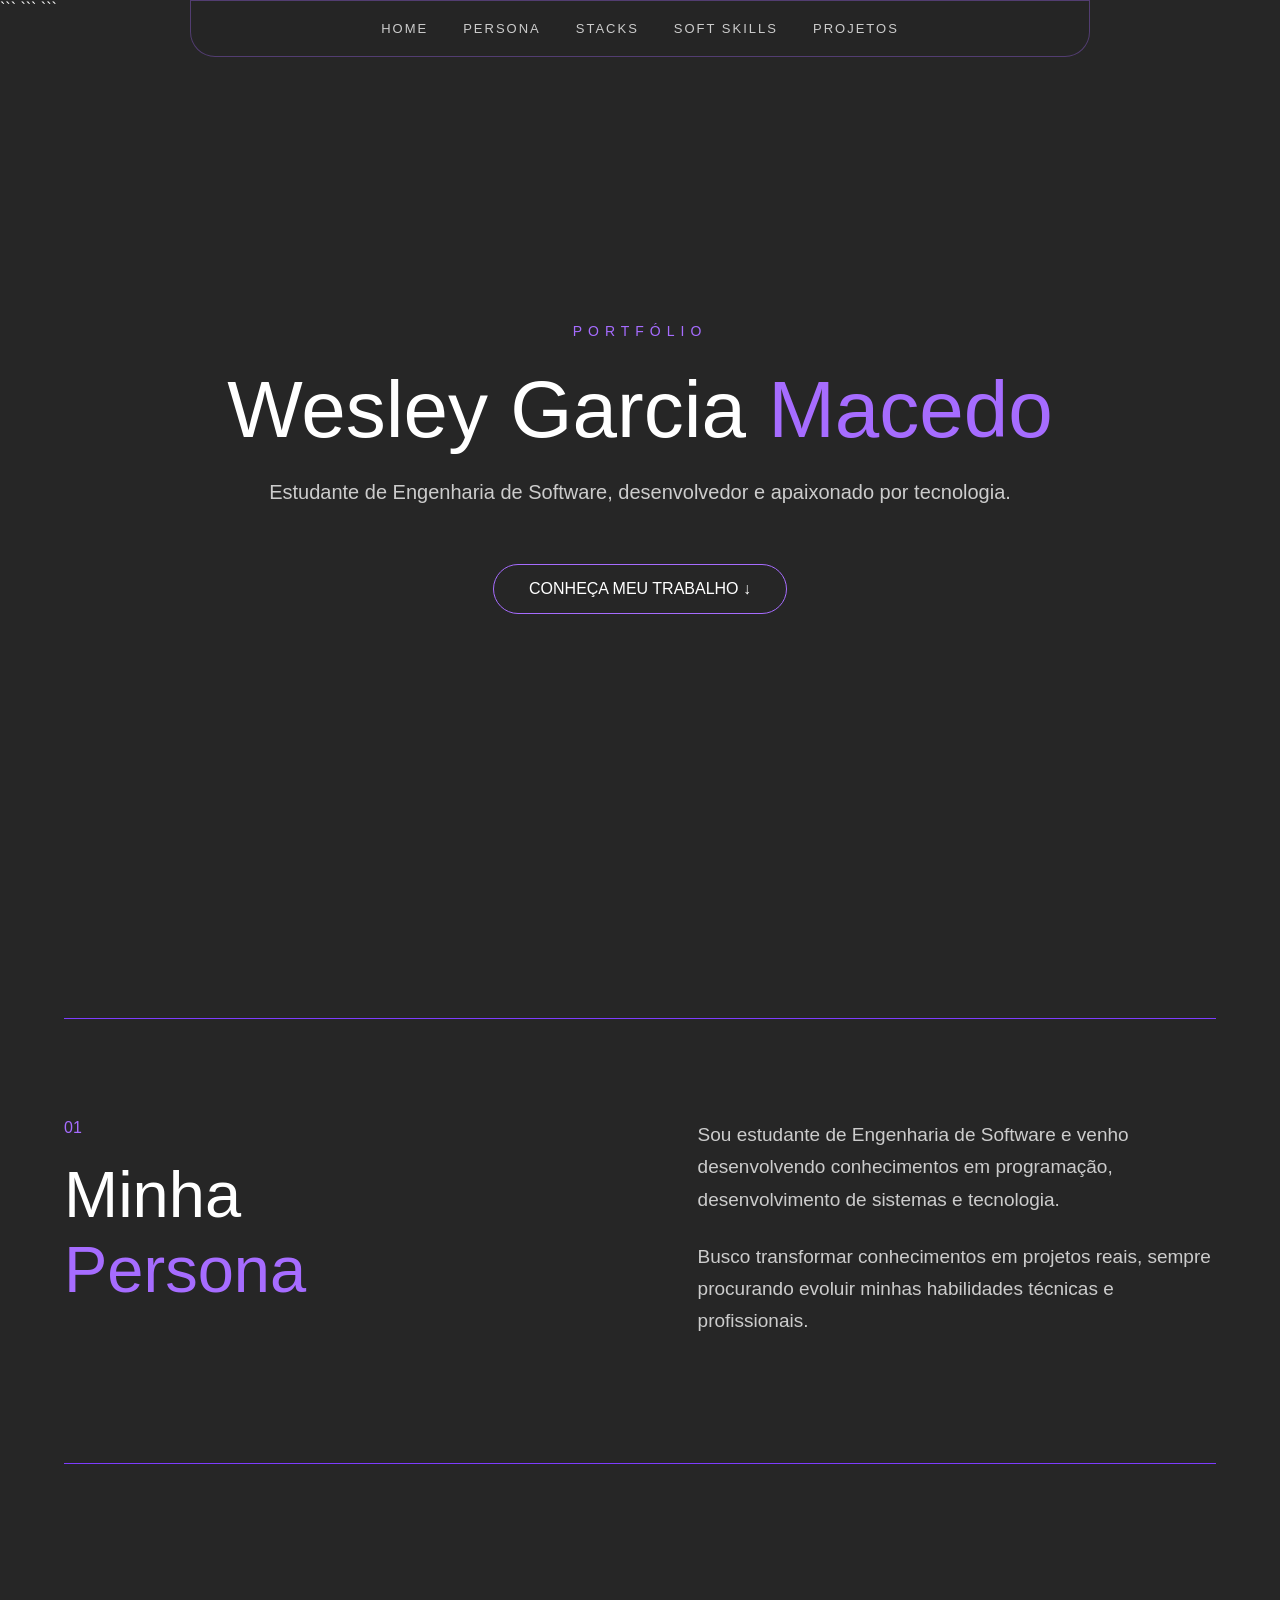
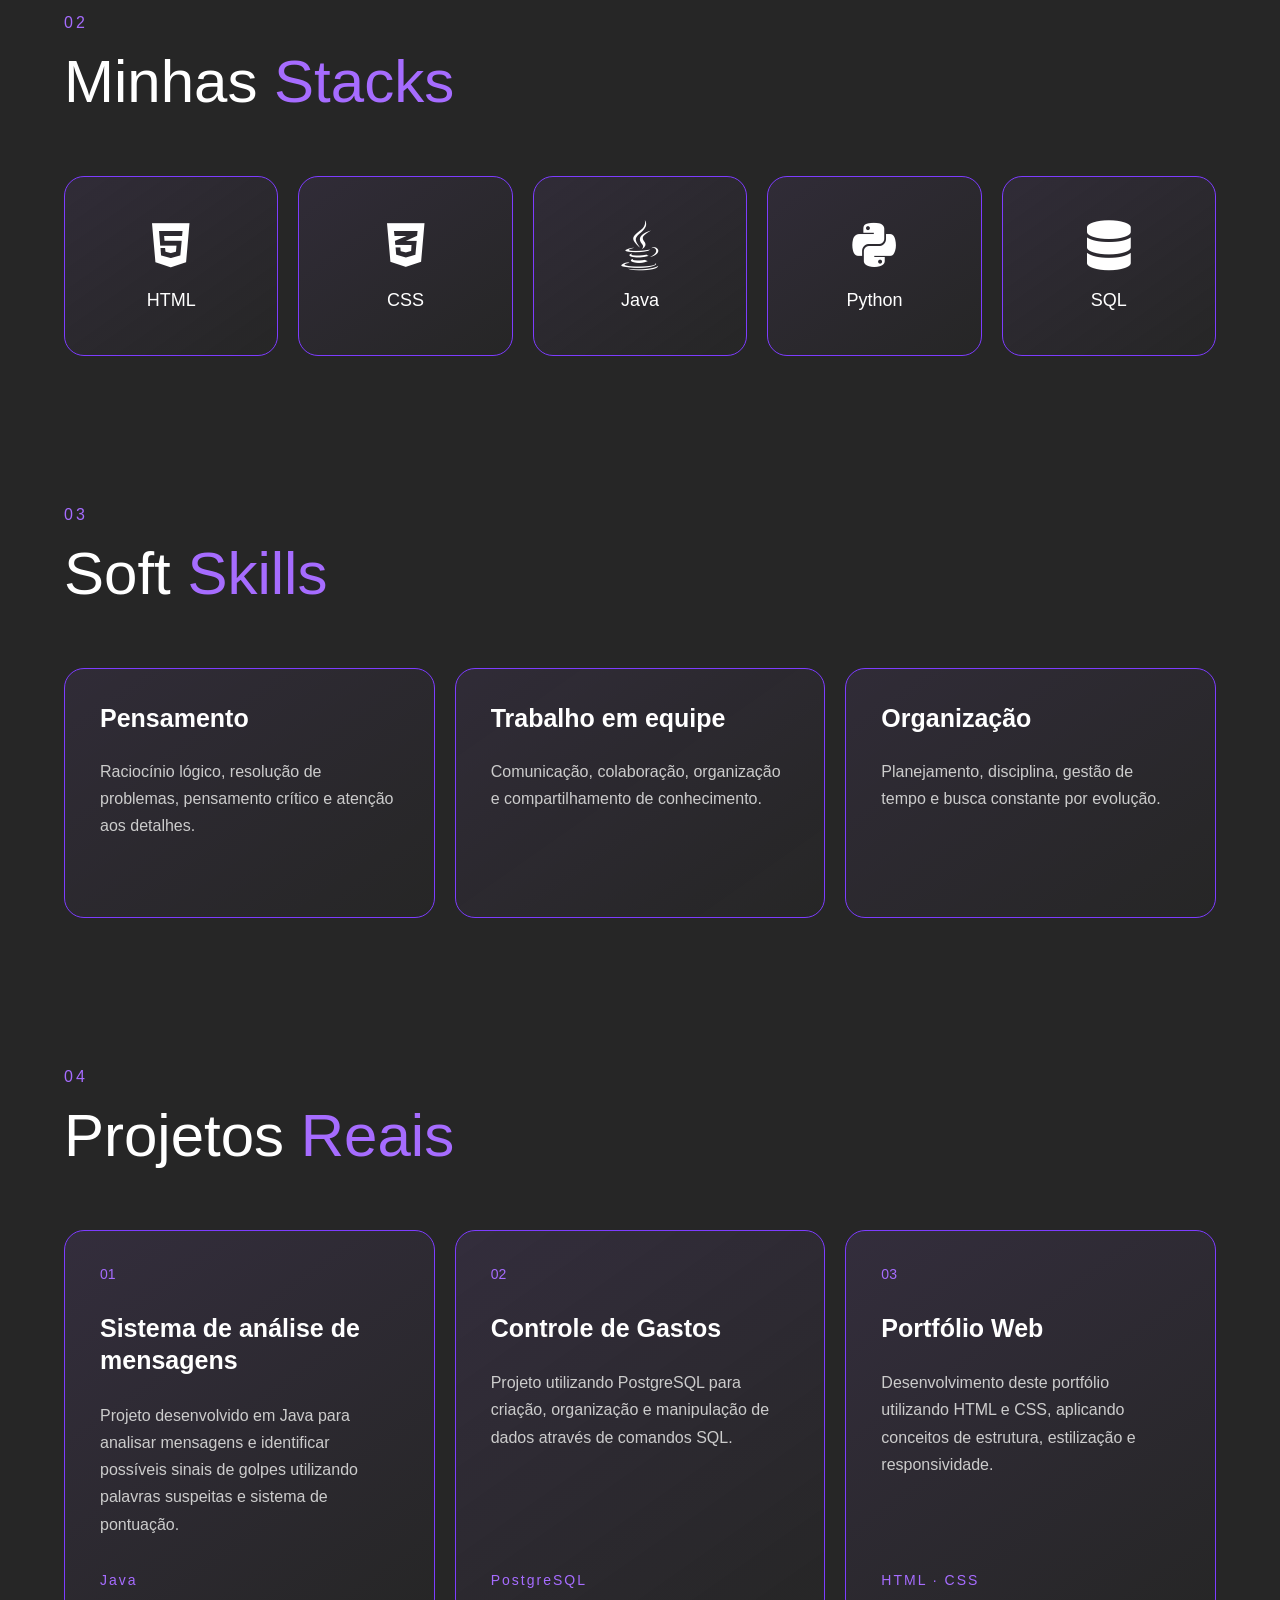
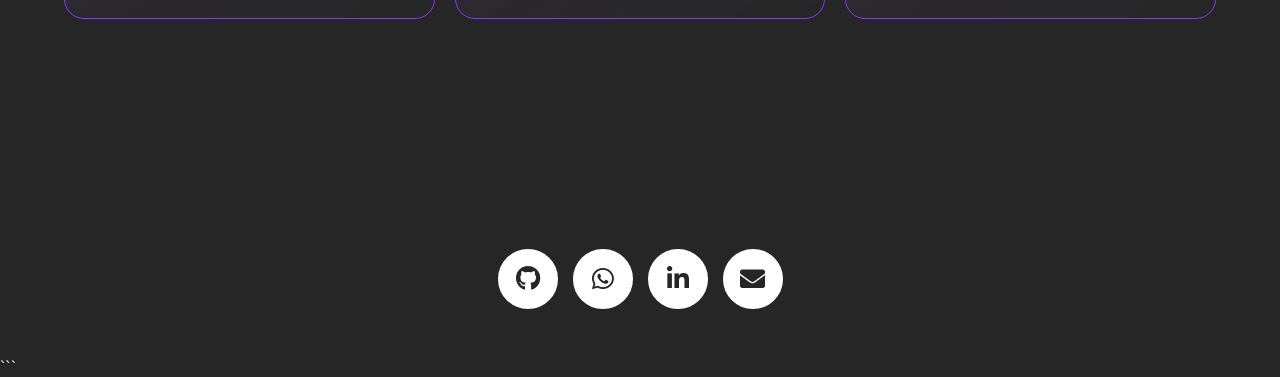
==== index.html @ e53158da "Criação do Portfólio" ====
<!DOCTYPE html>

<html lang="pt-BR">

<head>
    <meta charset="UTF-8">
    <meta name="viewport" content="width=device-width, initial-scale=1.0">

```
<title>Portfólio - Wesley Garcia</title>

<link
    rel="stylesheet"
    href="https://use.fontawesome.com/releases/v5.6.3/css/all.css"
>

<link rel="stylesheet" href="style.css">
```

</head>

<body>

```
<!-- menu la de cima -->
<nav class="menu">
    <a href="#home">HOME</a>
    <a href="#persona">PERSONA</a>
    <a href="#stacks">STACKS</a>
    <a href="#soft-skills">SOFT SKILLS</a>
    <a href="#projetos">PROJETOS</a>
</nav>


<!-- começo da home -->
<section class="home" id="home">

    <div class="home-content">

        <p class="small-title">
            PORTFÓLIO
        </p>

        <h1>
            Wesley Garcia
            <span>Macedo</span>
        </h1>

        <p class="description">
            Estudante de Engenharia de Software,
            desenvolvedor e apaixonado por tecnologia.
        </p>

        <a href="#persona" class="botao">
            CONHEÇA MEU TRABALHO ↓
        </a>

    </div>

</section>


<!-- minha persona aqui -->
<section class="persona" id="persona">

    <div class="persona-title">

        <p>01</p>

        <h2>
            Minha<br>
            <span>Persona</span>
        </h2>

    </div>


    <div class="persona-text">

        <p>
            Sou estudante de Engenharia de Software e venho
            desenvolvendo conhecimentos em programação,
            desenvolvimento de sistemas e tecnologia.
        </p>

        <p>
            Busco transformar conhecimentos em projetos reais,
            sempre procurando evoluir minhas habilidades
            técnicas e profissionais.
        </p>

    </div>

</section>


<!-- minhas stack -->
<section class="stacks" id="stacks">

    <div class="section-title">

        <p>02</p>

        <h2>
            Minhas <span>Stacks</span>
        </h2>

    </div>


    <div class="stack-container">

        <div class="stack">
            <i class="fab fa-html5"></i>
            <p>HTML</p>
        </div>

        <div class="stack">
            <i class="fab fa-css3-alt"></i>
            <p>CSS</p>
        </div>

        <div class="stack">
            <i class="fab fa-java"></i>
            <p>Java</p>
        </div>

        <div class="stack">
            <i class="fab fa-python"></i>
            <p>Python</p>
        </div>

        <div class="stack">
            <i class="fas fa-database"></i>
            <p>SQL</p>
        </div>

    </div>

</section>


<!-- minhas habilidade -->
<section class="soft-skills" id="soft-skills">

    <div class="section-title">

        <p>03</p>

        <h2>
            Soft <span>Skills</span>
        </h2>

    </div>


    <div class="skills-container">

        <div class="skill">

            <h3>Pensamento</h3>

            <p>
                Raciocínio lógico, resolução de problemas,
                pensamento crítico e atenção aos detalhes.
            </p>

        </div>


        <div class="skill">

            <h3>Trabalho em equipe</h3>

            <p>
                Comunicação, colaboração, organização e
                compartilhamento de conhecimento.
            </p>

        </div>


        <div class="skill">

            <h3>Organização</h3>

            <p>
                Planejamento, disciplina, gestão de tempo
                e busca constante por evolução.
            </p>

        </div>

    </div>

</section>


<!-- parte dos projeto -->
<section class="projetos" id="projetos">

    <div class="section-title">

        <p>04</p>

        <h2>
            Projetos <span>Reais</span>
        </h2>

    </div>


    <div class="projetos-container">

        <!-- primeiro projeto -->
        <a
            href="Projetos/sistema-analise/index.html"
            class="projeto"
        >

            <div class="projeto-numero">
                01
            </div>

            <h3>
                Sistema de análise de mensagens
            </h3>

            <p>
                Projeto desenvolvido em Java para analisar
                mensagens e identificar possíveis sinais
                de golpes utilizando palavras suspeitas
                e sistema de pontuação.
            </p>

            <div class="tecnologias">
                Java
            </div>

        </a>


        <!-- segundo projeto -->
        <a
            href="bancoDados/index.html"
            class="projeto"
        >

            <div class="projeto-numero">
                02
            </div>

            <h3>
                Controle de Gastos
            </h3>

            <p>
                Projeto utilizando PostgreSQL para criação,
                organização e manipulação de dados através
                de comandos SQL.
            </p>

            <div class="tecnologias">
                PostgreSQL
            </div>

        </a>


        <!-- terceiro projeto -->
<a href="LINK_DO_SEU_REPOSITORIO"
   class="projeto"
   target="_blank"
   rel="noopener noreferrer">

    <div class="projeto-numero">
        03
    </div>

    <h3>
        Portfólio Web
    </h3>

    <p>
        Desenvolvimento deste portfólio utilizando
        HTML e CSS, aplicando conceitos de
        estrutura, estilização e responsividade.
    </p>

    <div class="tecnologias">
        HTML · CSS
    </div>

</a>

</section>


<!-- redes social -->
<footer>

    <ul>

        <li>
            <a href="https://github.com/" target="_blank">
                <i class="fab fa-github icon"></i>
            </a>
        </li>

        <li>
            <a href="https://wa.me/" target="_blank">
                <i class="fab fa-whatsapp icon"></i>
            </a>
        </li>

        <li>
            <a href="https://linkedin.com/" target="_blank">
                <i class="fab fa-linkedin-in icon"></i>
            </a>
        </li>

        <li>
            <a href="mailto:seuemail@email.com">
                <i class="fas fa-envelope icon"></i>
            </a>
        </li>

    </ul>

</footer>
```

</body>

</html>
---- style.css ----
/* configuraçao geral */

* {
    margin: 0;
    padding: 0;
    box-sizing: border-box;
}

html {
    scroll-behavior: smooth;
    scroll-padding-top: 100px;
}

body {
    background: #262626;
    color: #fff;
    font-family: Arial, sans-serif;
    overflow-x: hidden;
}


/* menu la de cima */

.menu {
    position: fixed;
    top: 0;
    left: 50%;
    transform: translateX(-50%);

    width: 90%;
    max-width: 900px;

    display: flex;
    justify-content: center;
    align-items: center;

    gap: 35px;
    padding: 20px 30px;

    background: rgba(38, 38, 38, 0.85);

    border: 1px solid rgba(166, 108, 255, 0.35);
    border-radius: 0 0 25px 25px;

    backdrop-filter: blur(12px);

    z-index: 1000;
}

.menu a {
    color: #ccc;
    text-decoration: none;

    font-size: 13px;
    letter-spacing: 2px;

    transition: 0.3s;
}

.menu a:hover {
    color: #a66cff;

    text-shadow:
        0 0 15px rgba(166, 108, 255, 0.7);
}


/* parte inicial */

.home {
    min-height: 100vh;

    display: flex;
    justify-content: center;
    align-items: center;

    text-align: center;

    position: relative;
}

.home-content {
    width: 90%;
    max-width: 900px;

    animation: aparecer 1.2s ease;
}

.small-title {
    color: #a66cff;

    font-size: 14px;
    letter-spacing: 6px;

    margin-bottom: 25px;
}

.home h1 {
    font-size: 80px;
    font-weight: 400;
}

.home h1 span {
    color: #a66cff;
}

.description {
    margin-top: 25px;

    color: #ccc;

    font-size: 20px;
}

.botao {
    display: inline-block;

    margin-top: 60px;
    padding: 15px 35px;

    border: 1px solid #a66cff;
    border-radius: 30px;

    color: #fff;
    text-decoration: none;

    transition: 0.4s;
}

.botao:hover {
    background: #a66cff;

    box-shadow:
        0 0 30px rgba(166, 108, 255, 0.5);

    transform: translateY(-5px);
}


/* parte da persona */

.persona {
    width: 90%;
    max-width: 1200px;

    margin: 100px auto;
    padding: 100px 0;

    border-top: 1px solid #7d3cff;
    border-bottom: 1px solid #7d3cff;

    display: flex;
    justify-content: space-between;

    animation: aparecer 1s ease;
}

.persona-title {
    width: 40%;
}

.persona-title p {
    color: #a66cff;
    margin-bottom: 20px;
}

.persona-title h2 {
    font-size: 65px;
    font-weight: 400;
}

.persona-title span {
    color: #a66cff;
}

.persona-text {
    width: 45%;
}

.persona-text p {
    color: #ccc;

    font-size: 19px;
    line-height: 1.7;

    margin-bottom: 25px;
}


/* titulo das seçao */

.section-title p {
    color: #a66cff;

    margin-bottom: 15px;

    letter-spacing: 3px;
}

.section-title h2 {
    font-size: 60px;
    font-weight: 400;
}

.section-title span {
    color: #a66cff;
}


/* parte das stack */

.stacks {
    width: 90%;
    max-width: 1200px;

    margin: 150px auto;
}

.stack-container {
    display: flex;

    gap: 20px;

    margin-top: 60px;
}

.stack {
    flex: 1;

    height: 180px;

    border: 1px solid #7d3cff;
    border-radius: 20px;

    display: flex;
    flex-direction: column;
    justify-content: center;
    align-items: center;

    background:
        linear-gradient(
            145deg,
            rgba(166, 108, 255, 0.08),
            rgba(38, 38, 38, 0.5)
        );

    transition: 0.4s;

    position: relative;
    overflow: hidden;
}

.stack::before {
    content: "";

    position: absolute;

    width: 150px;
    height: 150px;

    background: #a66cff;

    filter: blur(80px);

    opacity: 0;

    transition: 0.4s;
}

.stack:hover {
    transform: translateY(-12px);

    border-color: #a66cff;

    box-shadow:
        0 10px 40px rgba(166, 108, 255, 0.25);
}

.stack:hover::before {
    opacity: 0.3;
}

.stack i {
    font-size: 50px;

    margin-bottom: 20px;

    z-index: 1;

    transition: 0.4s;
}

.stack:hover i {
    transform: scale(1.2) rotateY(360deg);

    color: #a66cff;
}

.stack p {
    font-size: 18px;

    z-index: 1;
}


/* parte das habilidade */

.soft-skills {
    width: 90%;
    max-width: 1200px;

    margin: 150px auto;
}

.skills-container {
    display: flex;

    gap: 20px;

    margin-top: 60px;
}

.skill {
    flex: 1;

    min-height: 250px;

    padding: 35px;

    border: 1px solid #7d3cff;
    border-radius: 20px;

    background:
        linear-gradient(
            145deg,
            rgba(166, 108, 255, 0.08),
            transparent
        );

    transition: 0.4s;
}

.skill:hover {
    transform: translateY(-12px);

    border-color: #a66cff;

    box-shadow:
        0 15px 40px rgba(166, 108, 255, 0.2);
}

.skill h3 {
    font-size: 25px;

    margin-bottom: 25px;

    color: #fff;
}

.skill p {
    color: #ccc;

    line-height: 1.7;
}


/* parte dos projeto */

.projetos {
    width: 90%;
    max-width: 1200px;

    margin: 150px auto;
}

.projetos-container {
    display: flex;
    align-items: stretch;

    gap: 20px;

    margin-top: 60px;
}

.projeto {
    flex: 1;

    min-width: 0;
    min-height: 320px;

    padding: 35px 35px 80px;

    border: 1px solid #7d3cff;
    border-radius: 20px;

    position: relative;
    overflow: hidden;

    display: block;

    background:
        linear-gradient(
            145deg,
            rgba(166, 108, 255, 0.1),
            rgba(38, 38, 38, 0.5)
        );

    text-decoration: none;
    color: inherit;

    cursor: pointer;

    transition: 0.4s;
}

.projeto::before {
    content: "";

    position: absolute;

    top: -100px;
    right: -100px;

    width: 200px;
    height: 200px;

    background: #a66cff;

    border-radius: 50%;

    filter: blur(100px);

    opacity: 0;

    transition: 0.4s;
}

.projeto:hover {
    transform: translateY(-12px);

    border-color: #a66cff;

    box-shadow:
        0 15px 50px rgba(166, 108, 255, 0.2);
}

.projeto:hover::before {
    opacity: 0.25;
}

.projeto-numero {
    color: #a66cff;

    font-size: 14px;

    margin-bottom: 30px;

    position: relative;

    z-index: 1;
}

.projeto h3 {
    color: #fff;

    font-size: 25px;
    line-height: 1.3;

    margin-bottom: 25px;

    position: relative;

    z-index: 1;
}

.projeto p {
    color: #ccc;

    line-height: 1.7;

    position: relative;

    z-index: 1;
}

.tecnologias {
    position: absolute;

    bottom: 30px;
    left: 35px;

    color: #a66cff;

    font-size: 14px;
    letter-spacing: 2px;

    z-index: 1;
}


/* redes social */

footer {
    display: flex;
    justify-content: center;

    padding: 80px 0 50px;
}

footer ul {
    display: flex;

    list-style: none;

    padding: 0;
    margin: 0;

    gap: 15px;
}

footer ul li a {
    width: 60px;
    height: 60px;

    background-color: #fff;

    display: flex;
    justify-content: center;
    align-items: center;

    border-radius: 50%;

    color: #262626;

    text-decoration: none;

    font-size: 25px;

    position: relative;
    overflow: hidden;

    border: 2px solid #fff;

    z-index: 1;

    transition: 0.4s;
}

footer ul li a .icon {
    position: relative;

    color: #262626;

    transition: 0.5s;

    z-index: 3;
}

footer ul li a:hover .icon {
    color: #fff;

    transform: rotateY(360deg);
}

footer ul li a::before {
    content: "";

    position: absolute;

    top: 100%;
    left: 0;

    width: 100%;
    height: 100%;

    transition: 0.5s;

    z-index: 2;
}

footer ul li a:hover::before {
    top: 0;
}


/* cor do github */

footer ul li:nth-child(1) a::before {
    background: #333;
}


/* cor do whats */

footer ul li:nth-child(2) a::before {
    background: #25D366;
}


/* cor do linkedin */

footer ul li:nth-child(3) a::before {
    background: #0077b5;
}


/* cor do email */

footer ul li:nth-child(4) a::before {
    background: #DB4437;
}


/* animaçao simples */

@keyframes aparecer {
    from {
        opacity: 0;
        transform: translateY(30px);
    }

    to {
        opacity: 1;
        transform: translateY(0);
    }
}


/* ajeita pra tela menor */

@media (max-width: 800px) {

    .menu {
        width: 95%;

        gap: 15px;

        padding: 18px 10px;

        overflow-x: auto;

        justify-content: flex-start;
    }

    .menu a {
        font-size: 10px;

        white-space: nowrap;
    }

    .home h1 {
        font-size: 50px;
    }

    .home-content {
        width: 90%;
    }

    .persona {
        flex-direction: column;
    }

    .persona-title,
    .persona-text {
        width: 100%;
    }

    .persona-text {
        margin-top: 40px;
    }

    .stack-container {
        flex-wrap: wrap;
    }

    .stack {
        min-width: 180px;
    }

    .skills-container {
        flex-direction: column;
    }

    .projetos-container {
        flex-direction: column;
    }

    .projeto {
        width: 100%;
    }
}


/* celular mais pequeno */

@media (max-width: 500px) {

    .home h1 {
        font-size: 40px;
    }

    .description {
        font-size: 17px;
    }

    .persona-title h2 {
        font-size: 45px;
    }

    .section-title h2 {
        font-size: 42px;
    }

    .projeto {
        padding: 30px 30px 80px;
    }

    .tecnologias {
        left: 30px;
    }
}
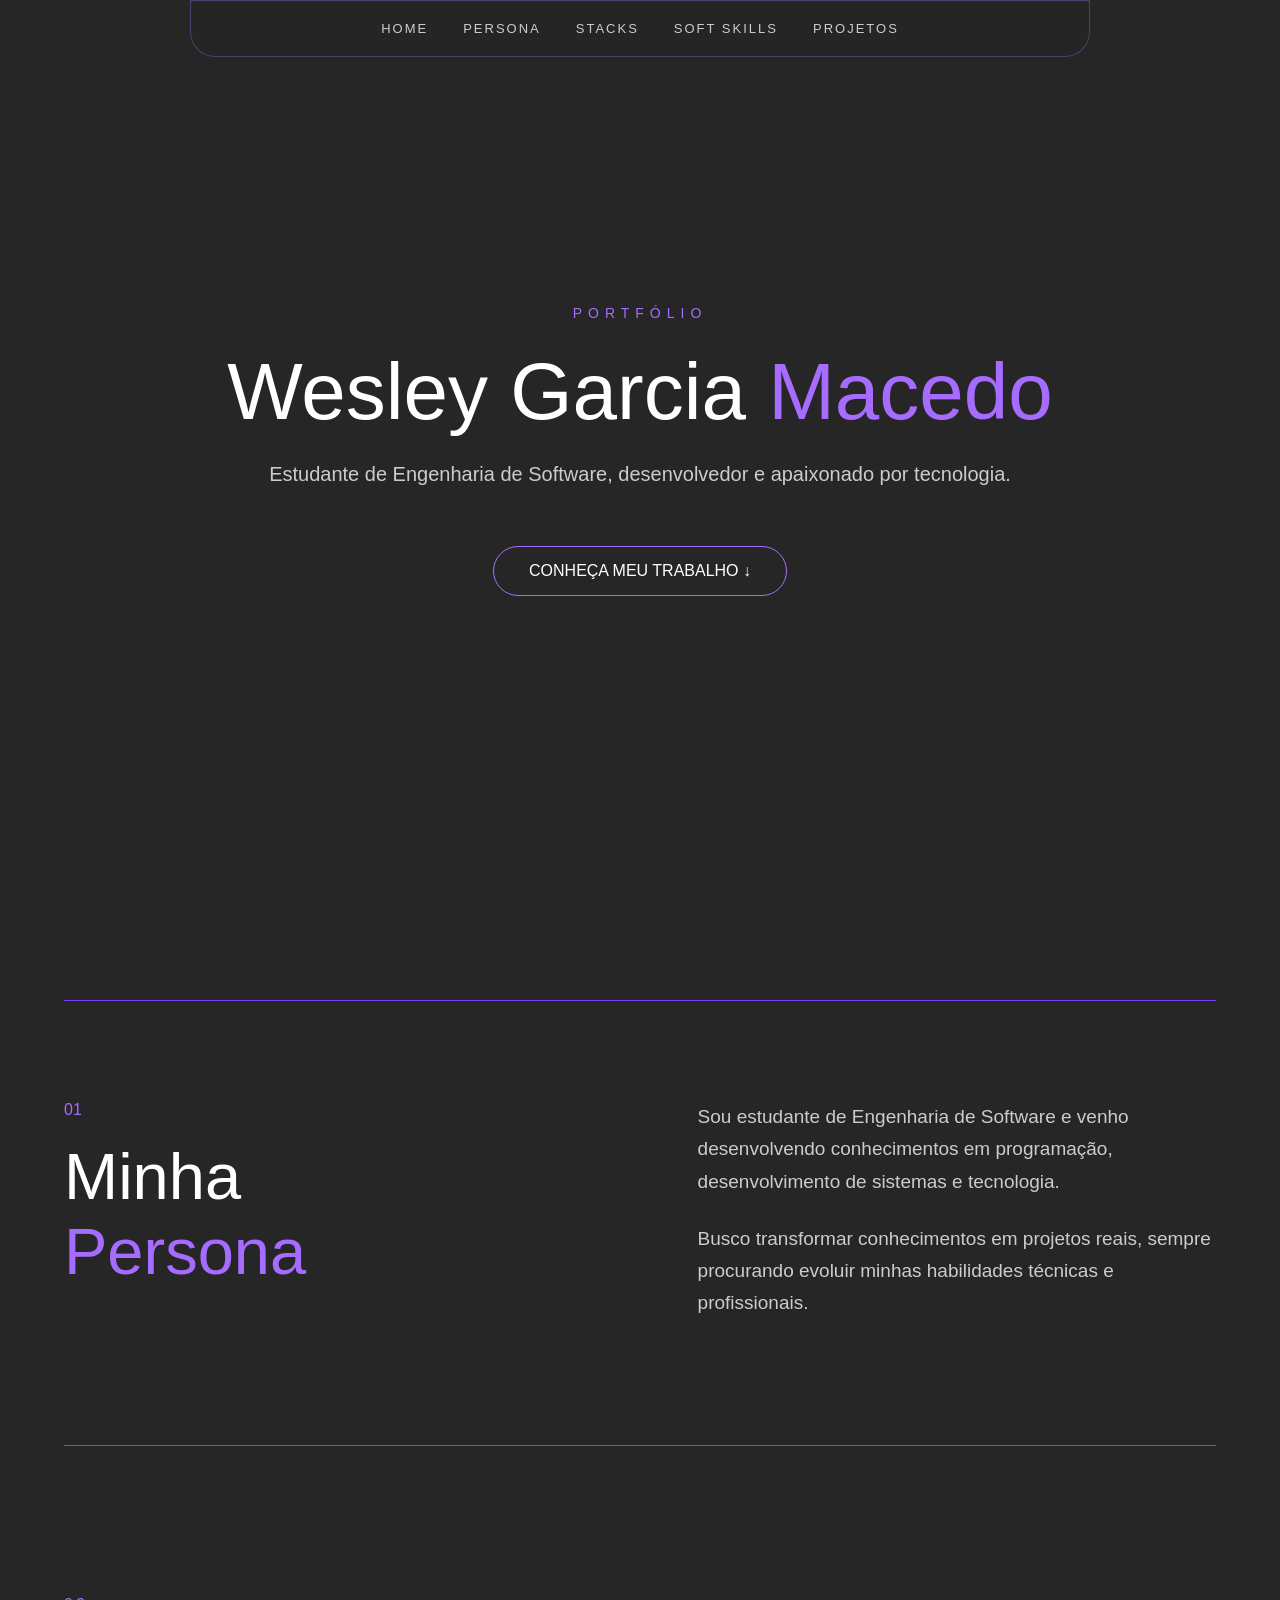
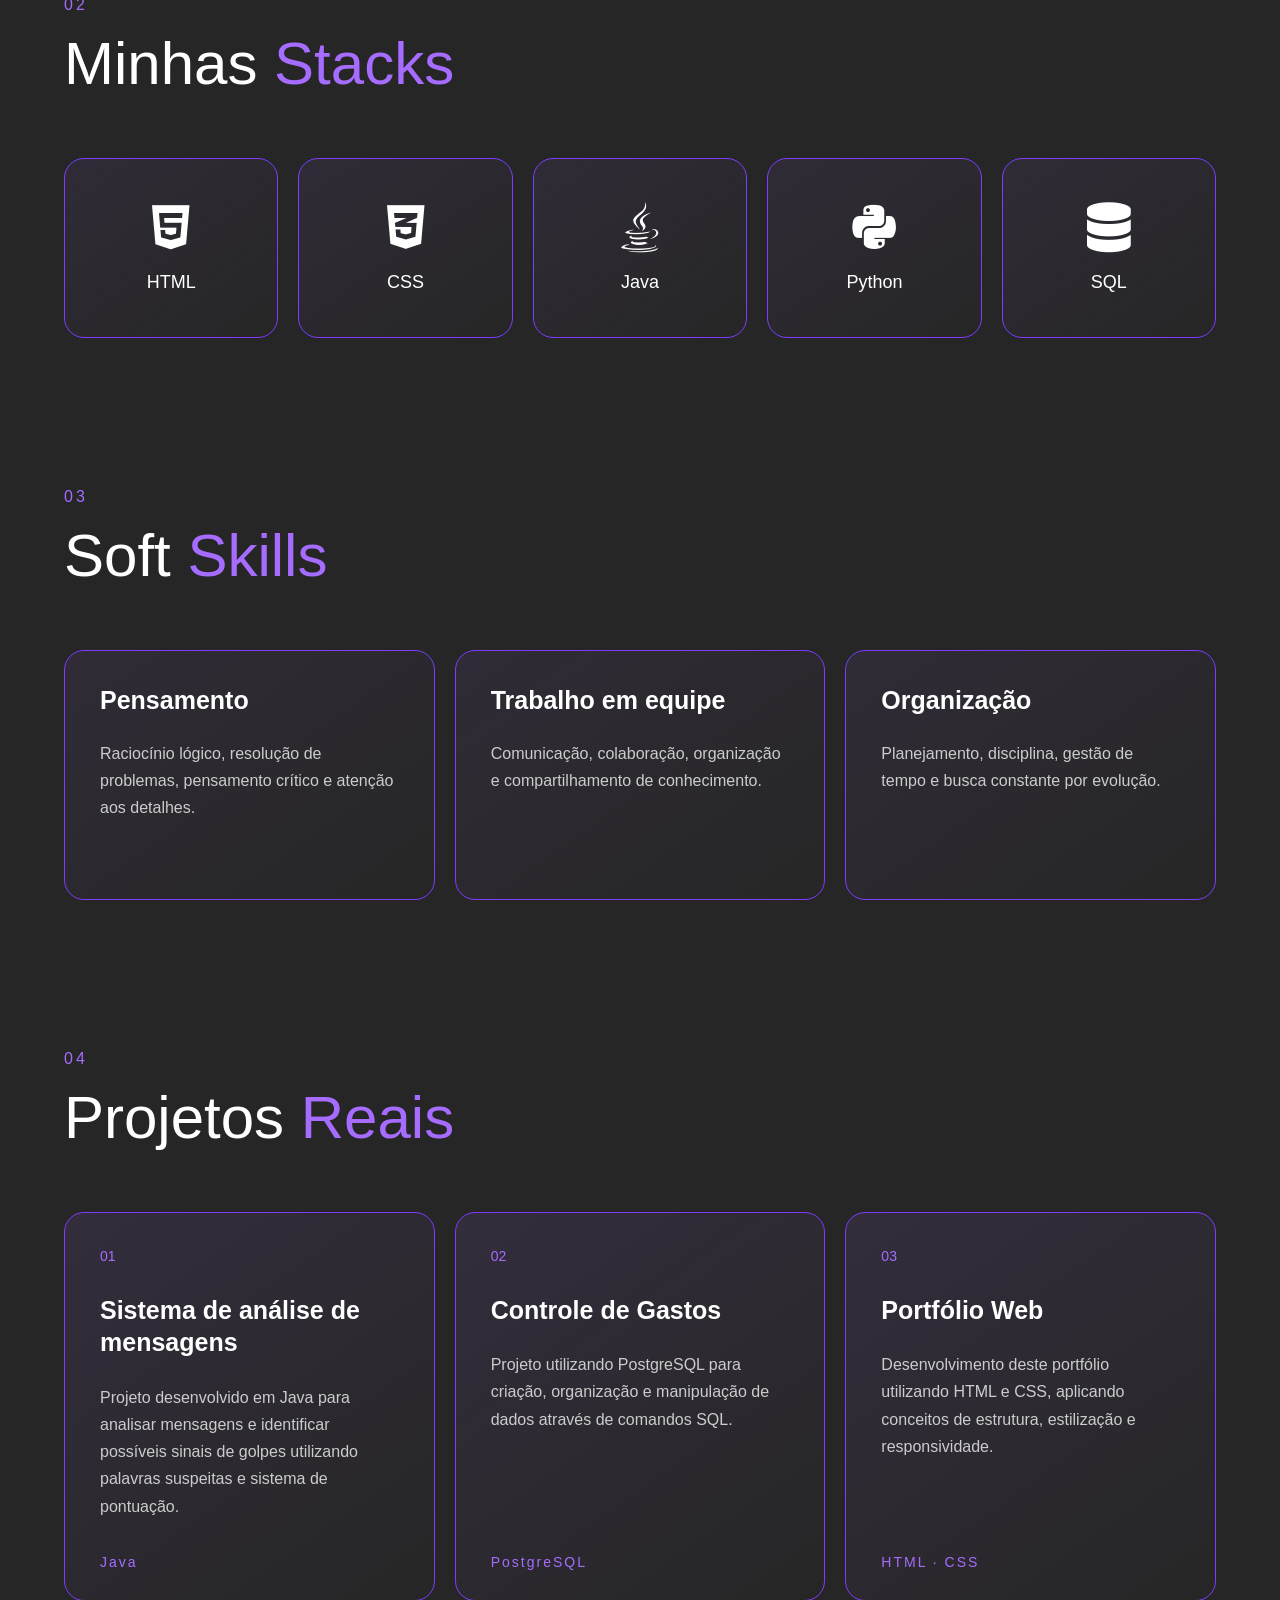
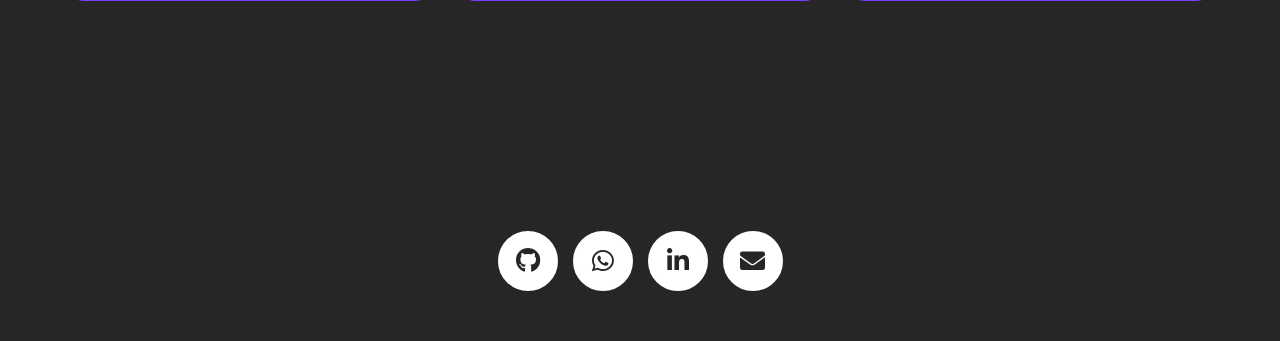
==== commit 6512c4a9: "remoção de aspas solo" ====
--- a/index.html
+++ b/index.html
@@ -6,7 +6,7 @@
     <meta charset="UTF-8">
     <meta name="viewport" content="width=device-width, initial-scale=1.0">
 
-```
+
 <title>Portfólio - Wesley Garcia</title>
 
 <link
@@ -15,13 +15,13 @@
 >
 
 <link rel="stylesheet" href="style.css">
-```
+
 
 </head>
 
 <body>
 
-```
+
 <!-- menu la de cima -->
 <nav class="menu">
     <a href="#home">HOME</a>
@@ -328,7 +328,7 @@
     </ul>
 
 </footer>
-```
+
 
 </body>
 
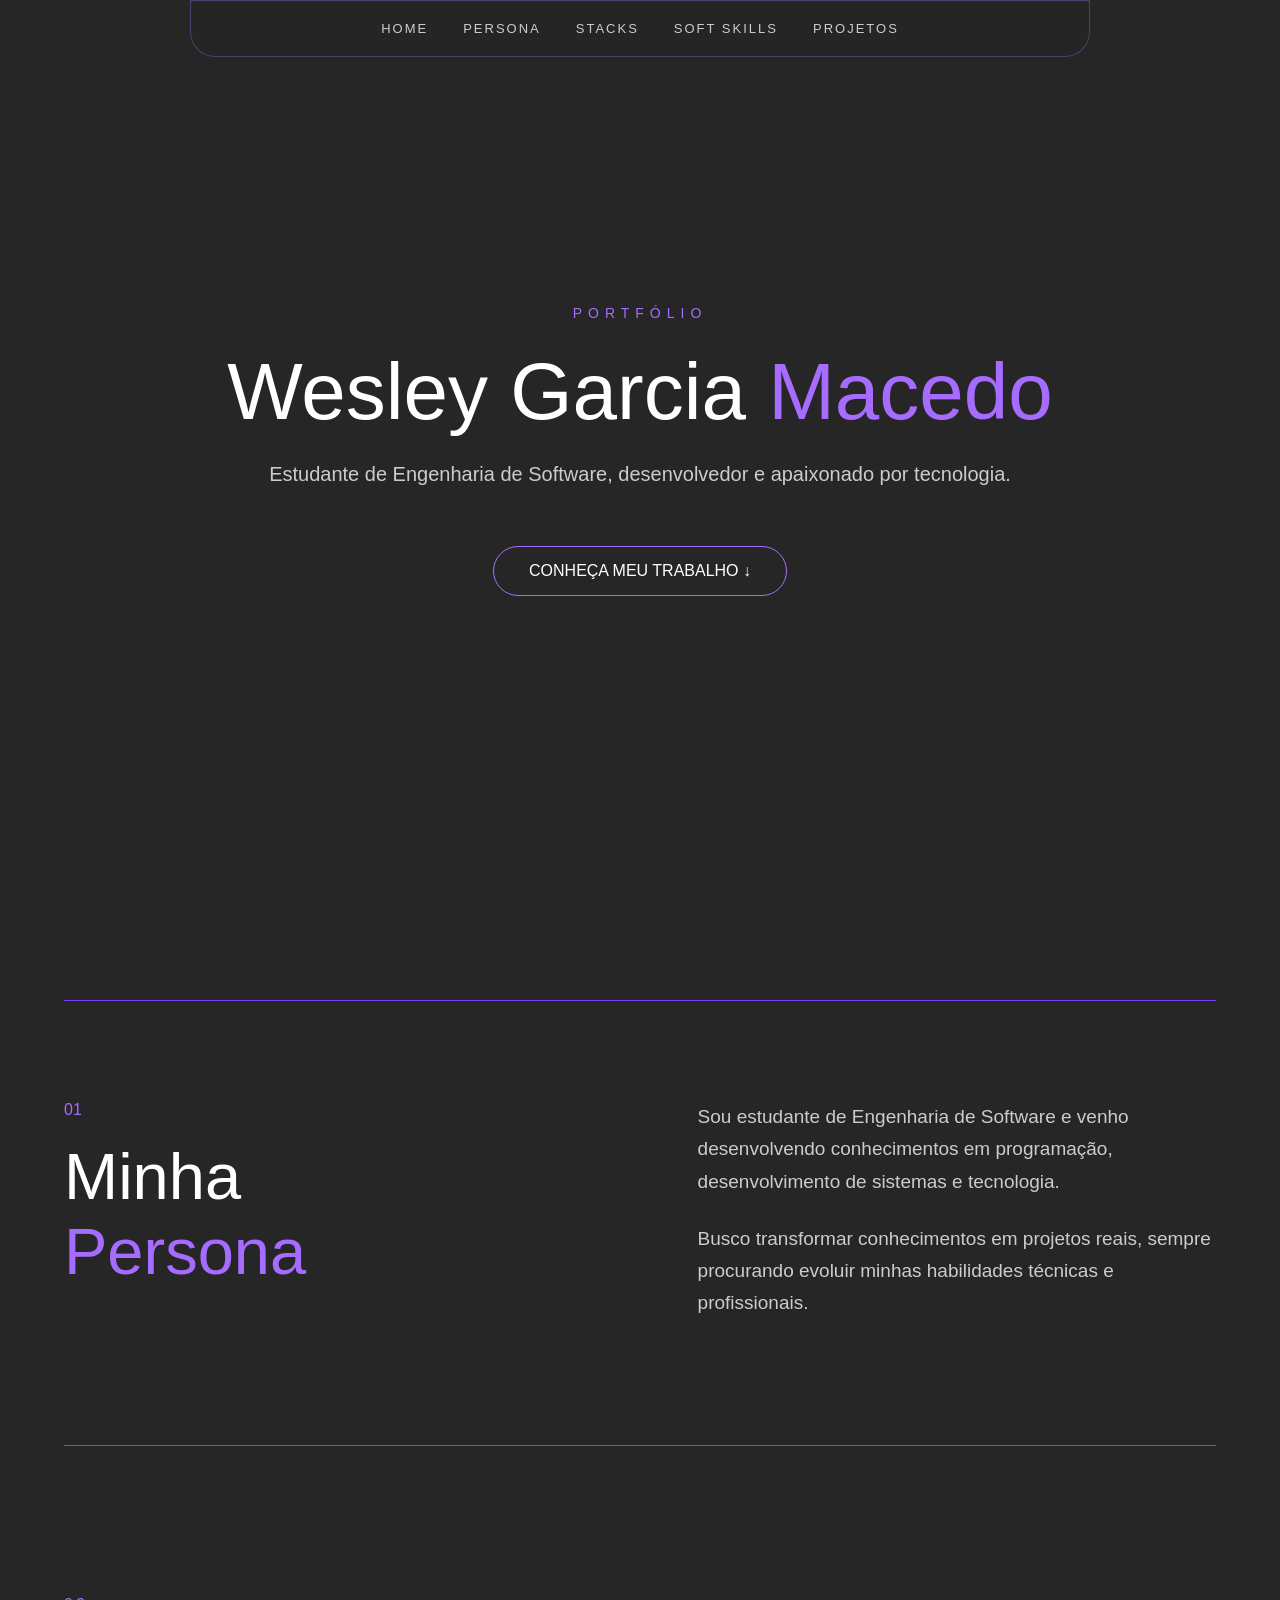
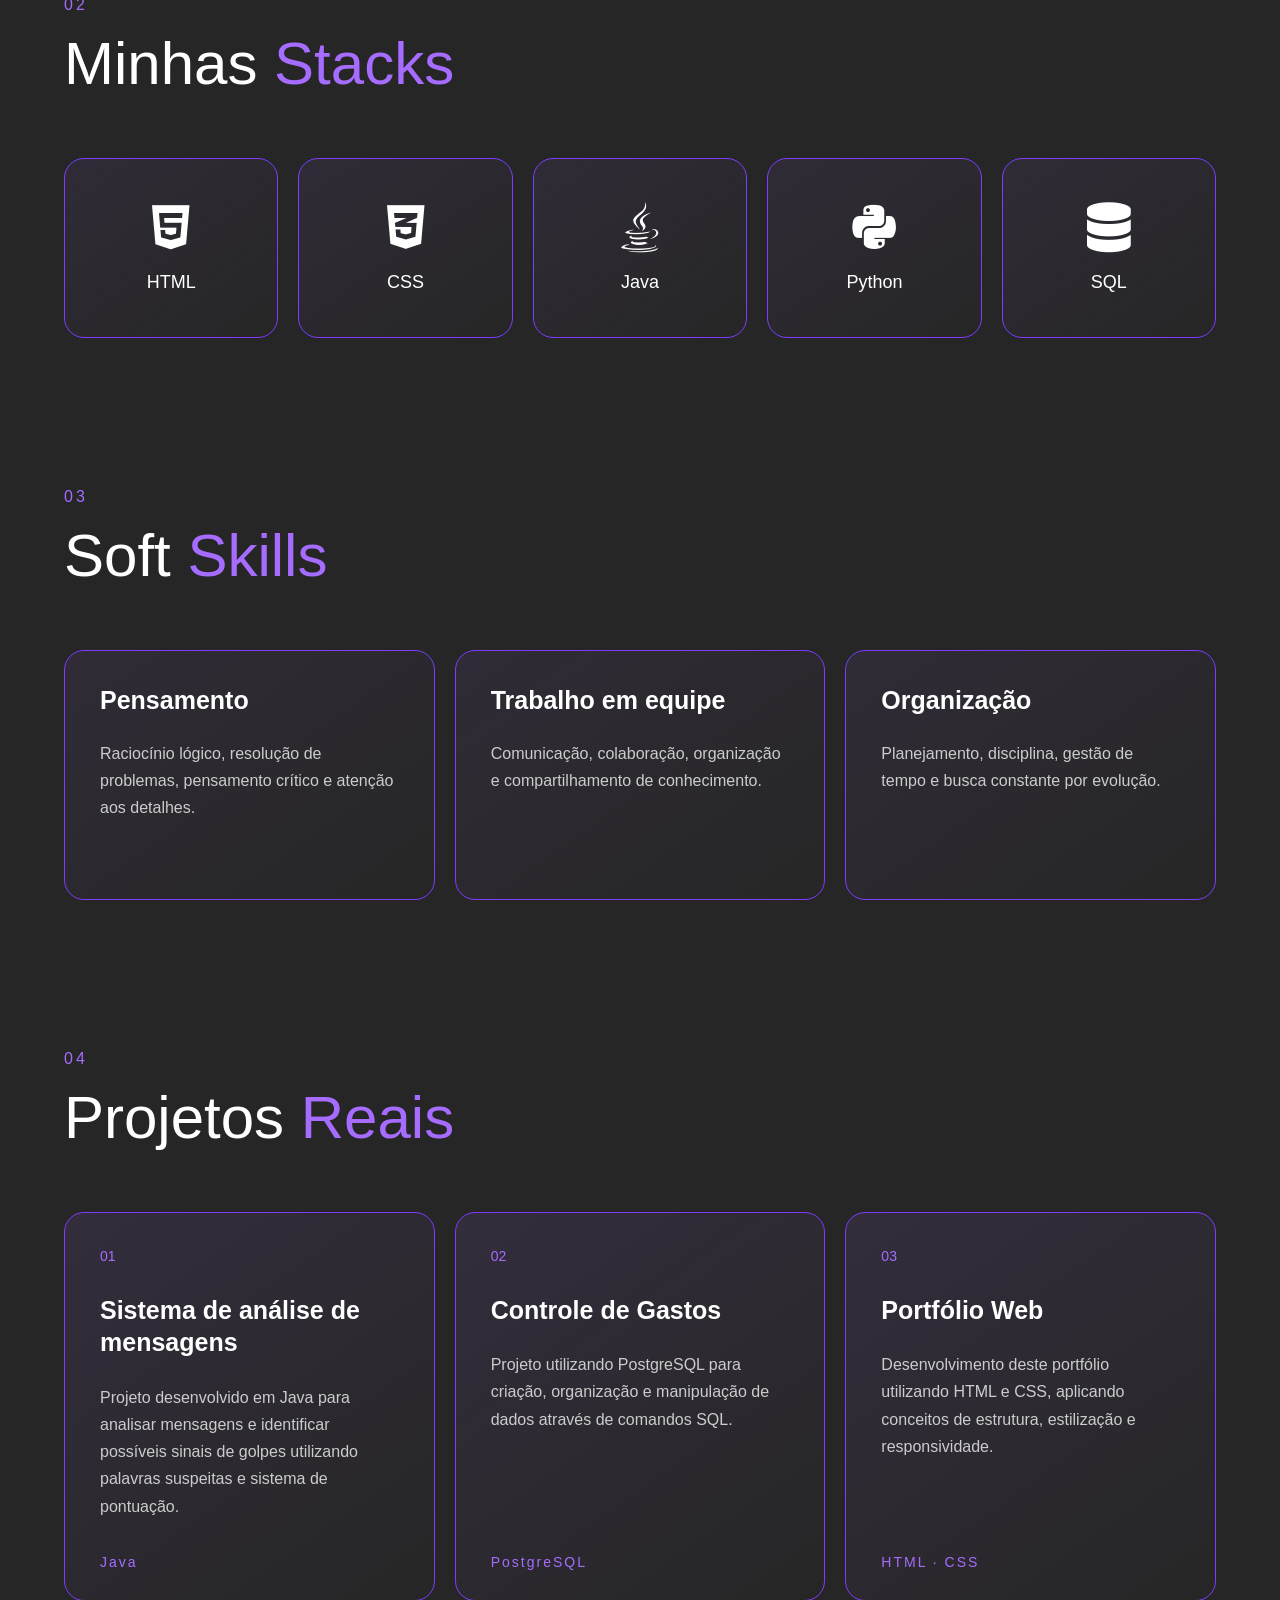
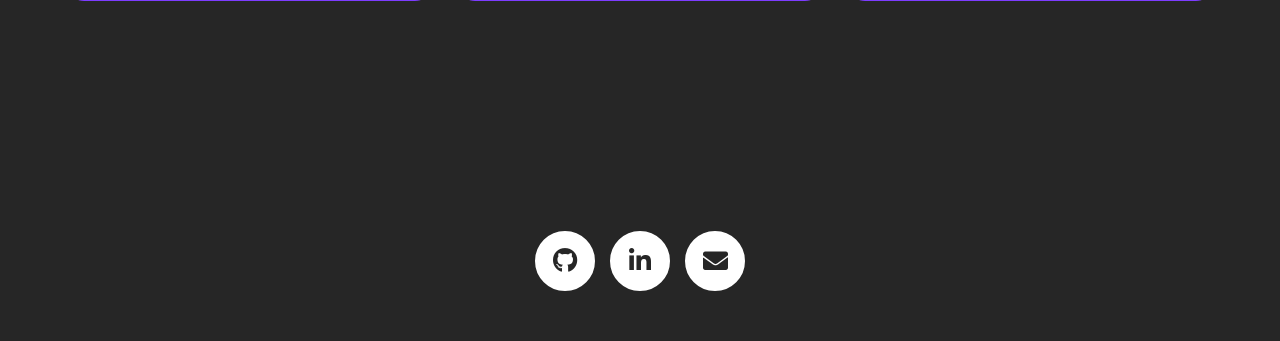
==== commit 7d9e0881: "correção das cores dos icons, e links" ====
--- a/index.html
+++ b/index.html
@@ -295,38 +295,38 @@
 
 </section>
 
-
 <!-- redes social -->
 <footer>
-
     <ul>
 
+        <!-- github -->
         <li>
-            <a href="https://github.com/" target="_blank">
+            <a href="https://github.com/wesleygarcia-dev"
+               target="_blank"
+               rel="noopener noreferrer">
                 <i class="fab fa-github icon"></i>
             </a>
         </li>
 
+        <!-- linkedin -->
         <li>
-            <a href="https://wa.me/" target="_blank">
-                <i class="fab fa-whatsapp icon"></i>
-            </a>
-        </li>
-
-        <li>
-            <a href="https://linkedin.com/" target="_blank">
+            <a href="https://www.linkedin.com/in/wesley-garcia-macedo-096ab639a/"
+               target="_blank"
+               rel="noopener noreferrer">
                 <i class="fab fa-linkedin-in icon"></i>
             </a>
         </li>
 
+        <!-- gmail -->
         <li>
-            <a href="mailto:seuemail@email.com">
+            <a href="https://mail.google.com/mail/?view=cm&fs=1&to=wgarciamacedo@gmail.com&su=Contato%20pelo%20Portfólio"
+               target="_blank"
+               rel="noopener noreferrer">
                 <i class="fas fa-envelope icon"></i>
             </a>
         </li>
 
-    </ul>
-
+        </ul>
 </footer>
 
 
--- a/style.css
+++ b/style.css
@@ -593,14 +593,14 @@
 /* cor do whats */
 
 footer ul li:nth-child(2) a::before {
-    background: #25D366;
+    background: #0077b5;
 }
 
 
 /* cor do linkedin */
 
 footer ul li:nth-child(3) a::before {
-    background: #0077b5;
+    background: #DB4437;
 }
 
 
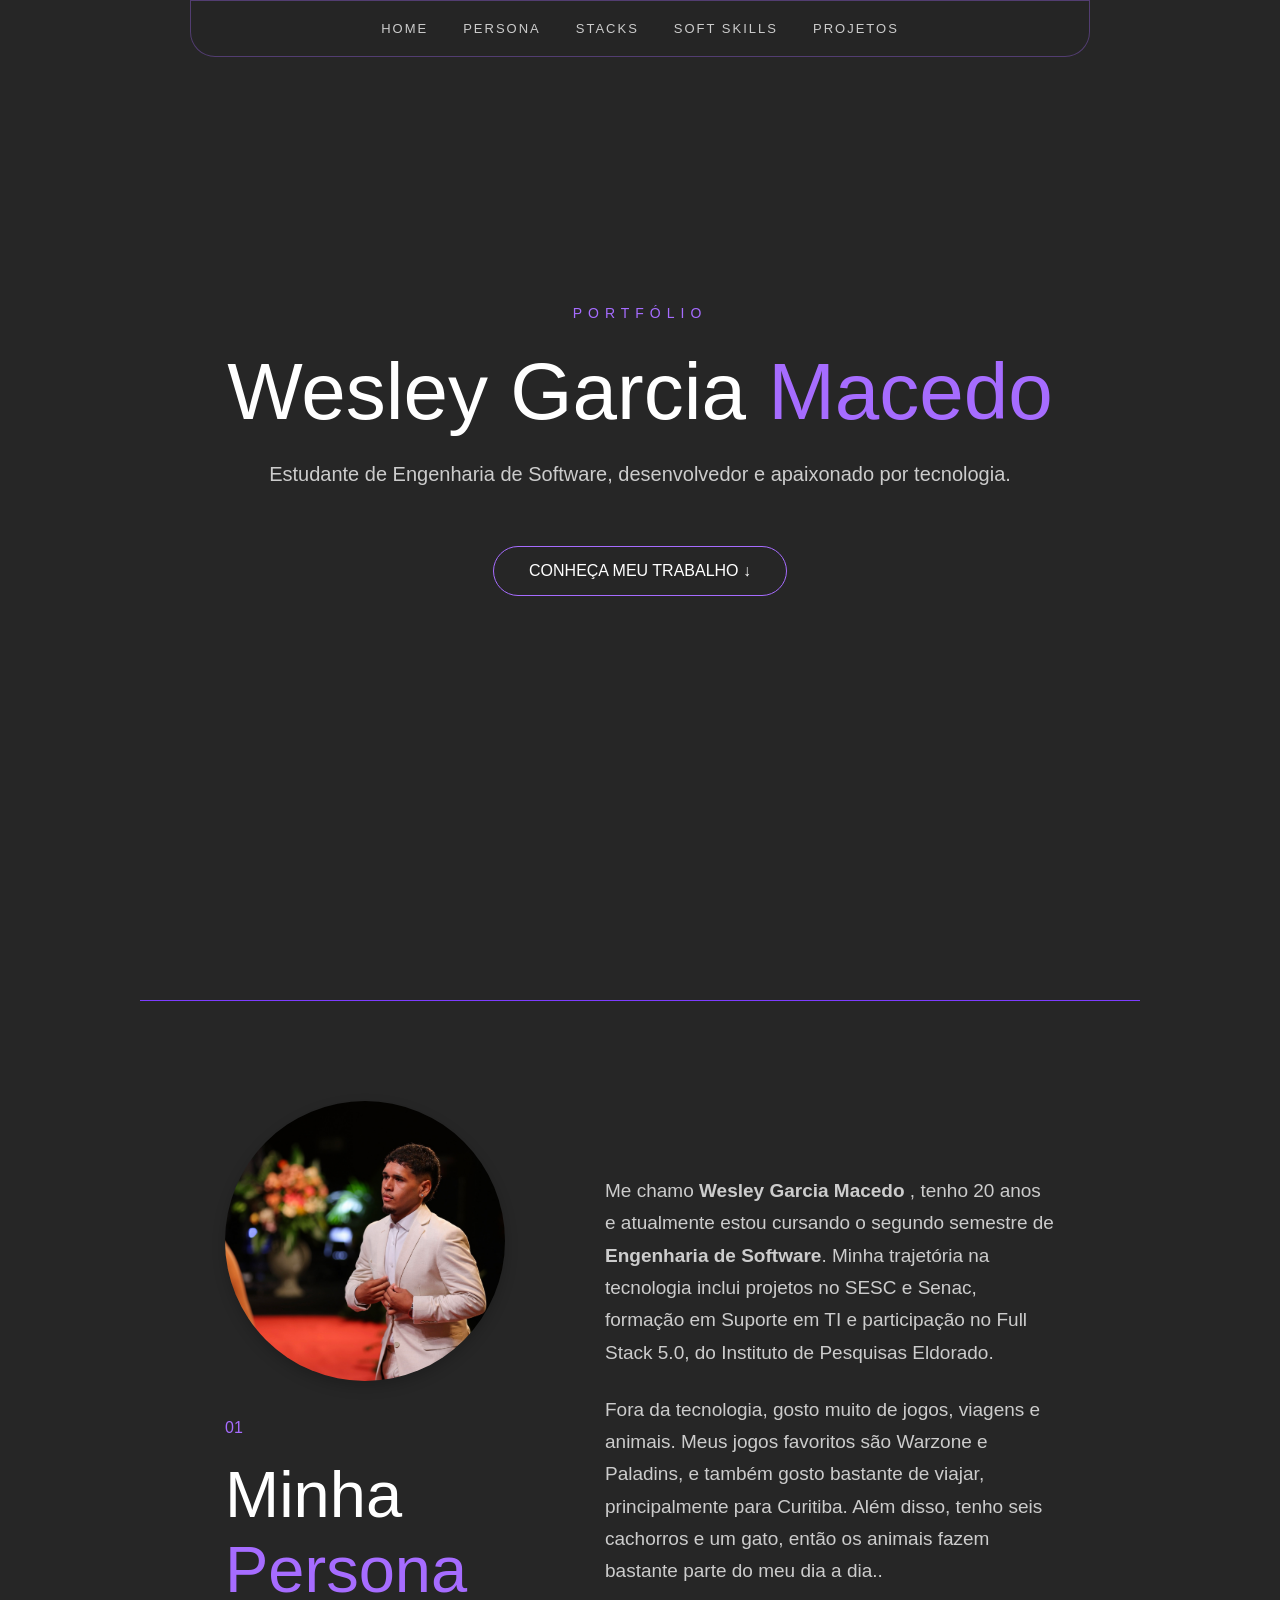
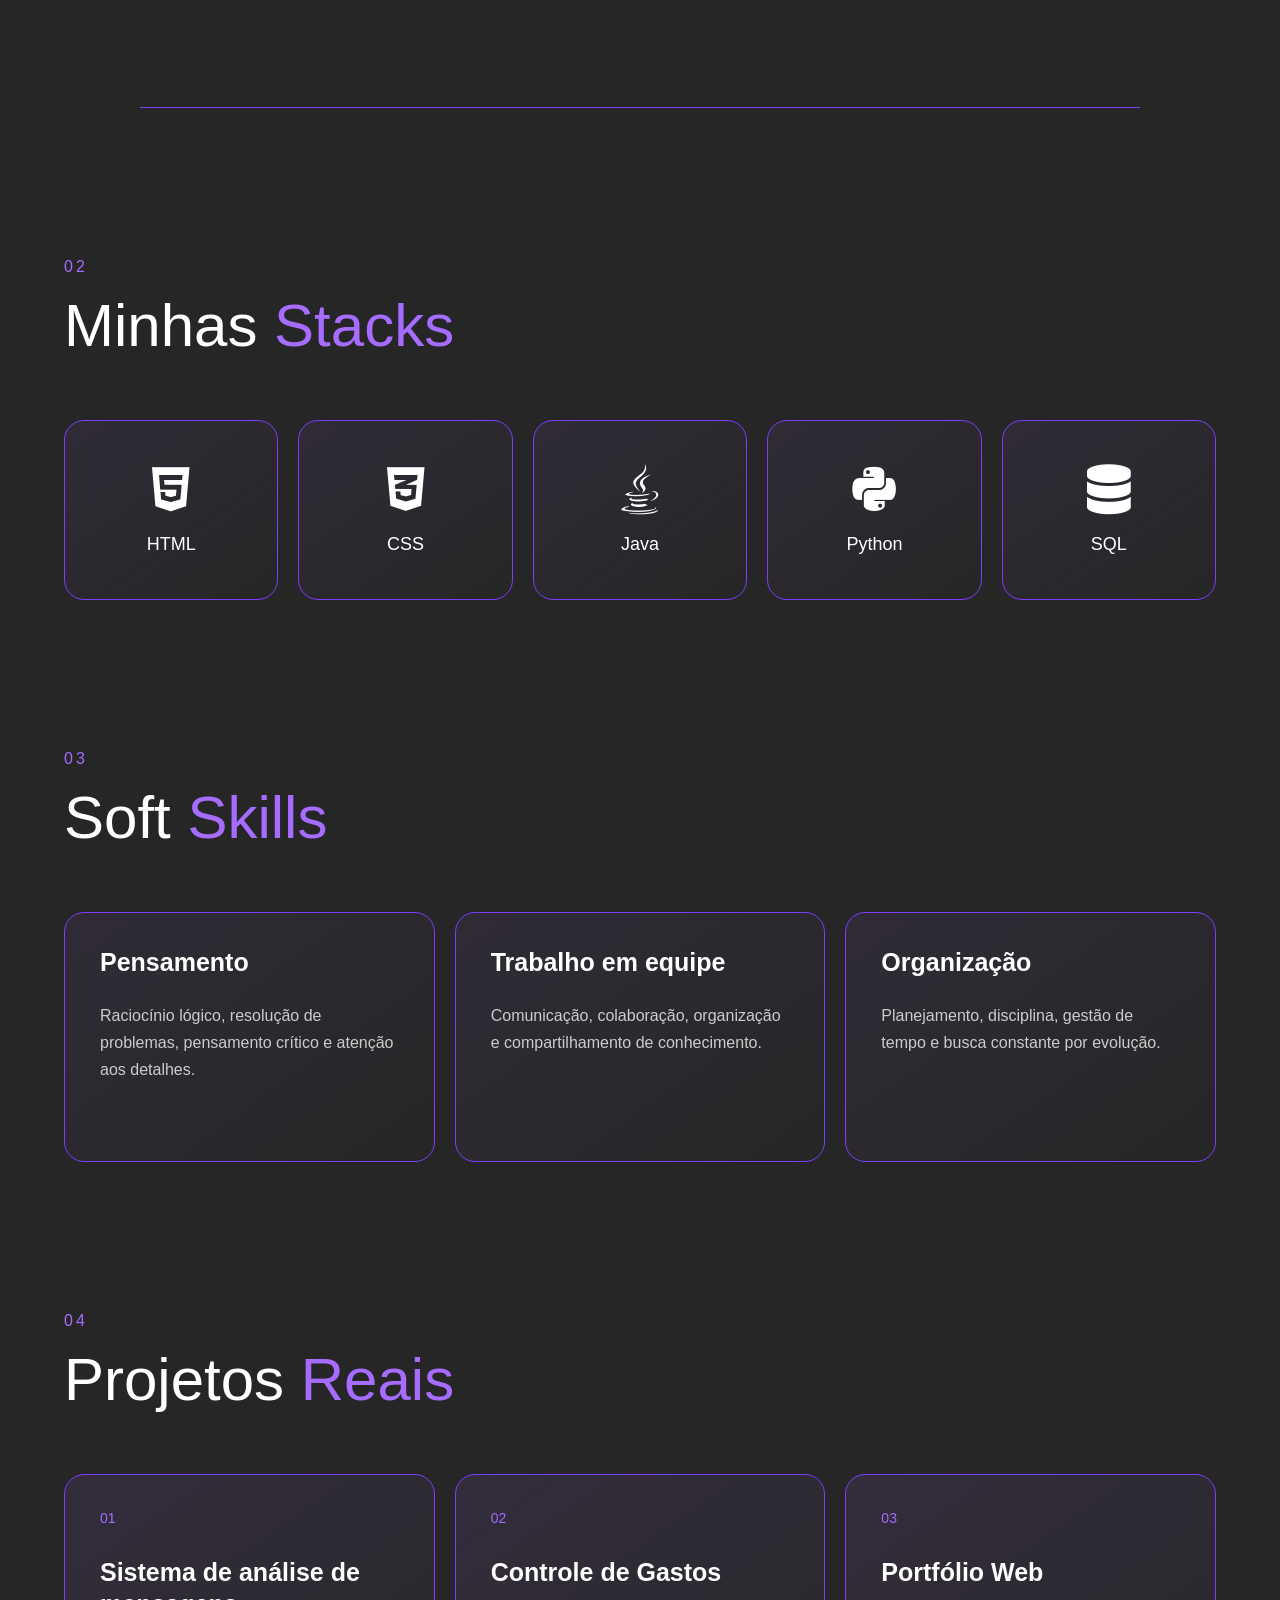
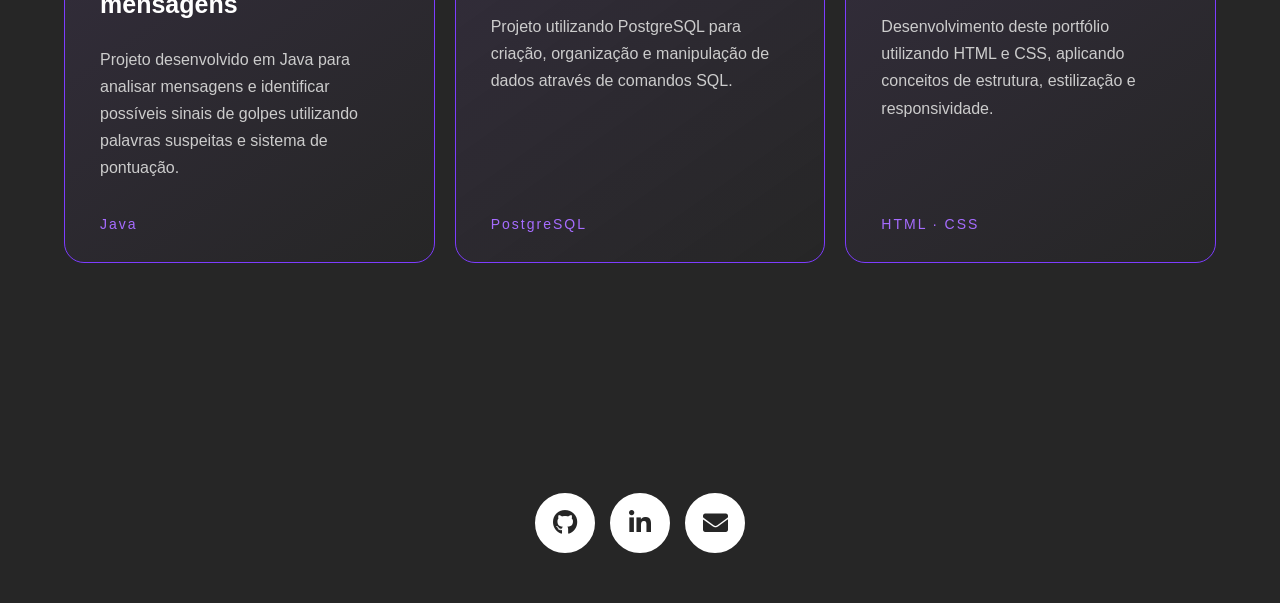
==== commit 214521fc: "adição da foto da minha persona e correção dos textos." ====
--- a/index.html
+++ b/index.html
@@ -65,6 +65,7 @@
 
     <div class="persona-title">
 
+        <img class="imagem" src="imagens/fotowesley.jpeg" alt="" srcset="">
         <p>01</p>
 
         <h2>
@@ -78,15 +79,13 @@
     <div class="persona-text">
 
         <p>
-            Sou estudante de Engenharia de Software e venho
-            desenvolvendo conhecimentos em programação,
-            desenvolvimento de sistemas e tecnologia.
+            Me chamo <strong> Wesley Garcia Macedo </strong>, tenho 20 anos e atualmente estou cursando o segundo semestre de <strong>Engenharia de Software</strong>.
+            Minha trajetória na tecnologia inclui projetos no SESC e Senac, formação em Suporte em TI e participação no Full Stack 5.0, do Instituto de Pesquisas Eldorado.
         </p>
 
         <p>
-            Busco transformar conhecimentos em projetos reais,
-            sempre procurando evoluir minhas habilidades
-            técnicas e profissionais.
+            Fora da tecnologia, gosto muito de jogos, viagens e animais. Meus jogos favoritos são Warzone e Paladins, e também gosto bastante de viajar, principalmente para Curitiba.
+            Além disso, tenho seis cachorros e um gato, então os animais fazem bastante parte do meu dia a dia..
         </p>
 
     </div>
--- a/style.css
+++ b/style.css
@@ -141,7 +141,7 @@
 
 .persona {
     width: 90%;
-    max-width: 1200px;
+    max-width: 1000px;
 
     margin: 100px auto;
     padding: 100px 0;
@@ -150,13 +150,14 @@
     border-bottom: 1px solid #7d3cff;
 
     display: flex;
-    justify-content: space-between;
+    justify-content: center;
+    align-items: center;
+    gap: 80px;
 
     animation: aparecer 1s ease;
 }
-
 .persona-title {
-    width: 40%;
+    width: 30%;
 }
 
 .persona-title p {
@@ -182,6 +183,7 @@
 
     font-size: 19px;
     line-height: 1.7;
+     transform: translateY(40px);
 
     margin-bottom: 25px;
 }
@@ -689,7 +691,16 @@
         width: 100%;
     }
 }
-
+.imagem{
+            width: 200px;
+            height: 200px;
+            border-radius: 50%;
+            margin-bottom: 1.5rem;
+            border: 3px solid var(--secondary-color);
+            box-shadow: 0 4px 10px rgba(0, 0, 0, 0.2);
+            object-fit: cover;
+            zoom: 1.4;
+        }
 
 /* celular mais pequeno */
 
@@ -718,4 +729,6 @@
     .tecnologias {
         left: 30px;
     }
+
+    
 }
